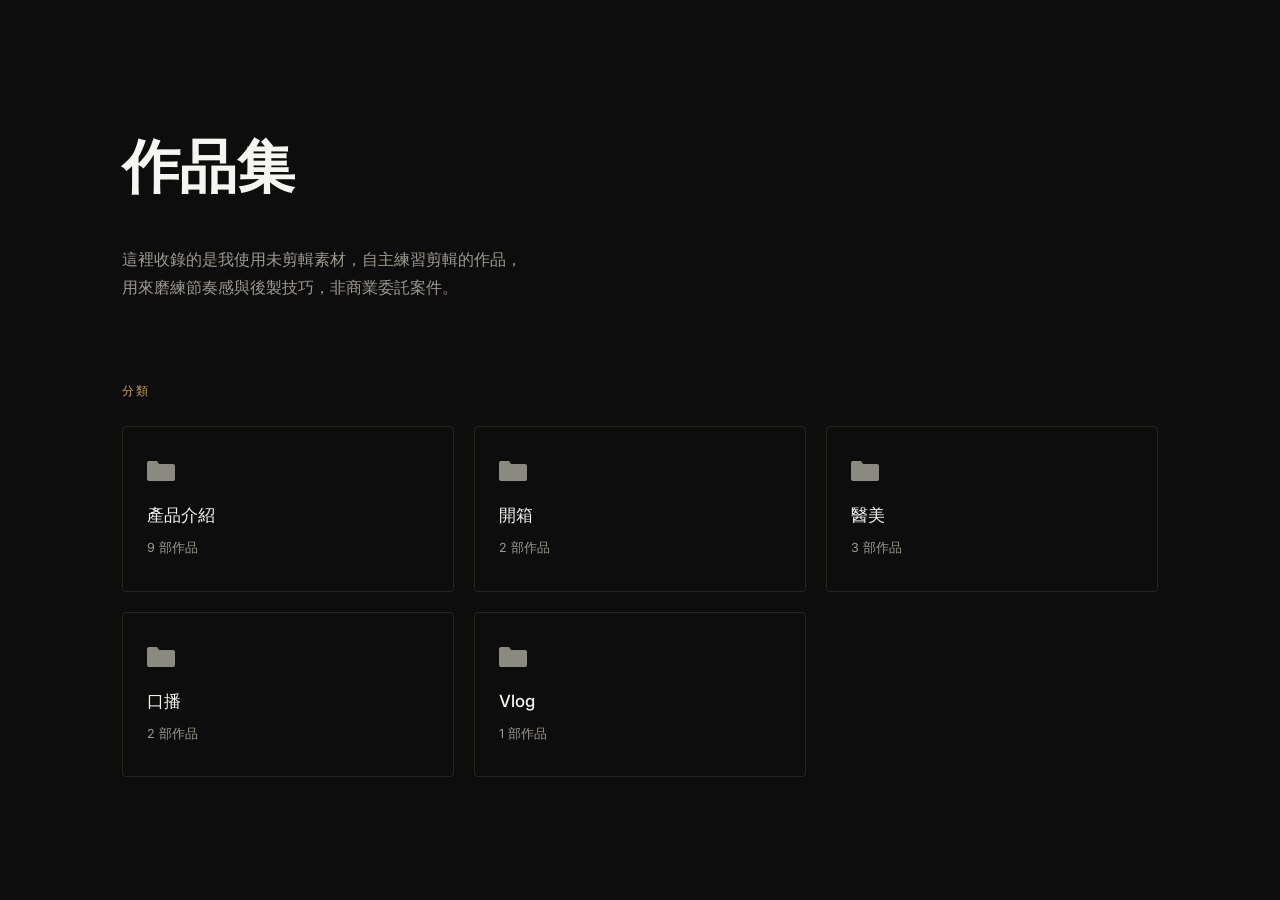
==== index.html @ 10656f06 "Update index.html" ====
<!DOCTYPE html>
<html lang="zh-Hant">
<head>
<meta charset="UTF-8">
<meta name="viewport" content="width=device-width, initial-scale=1.0">
<title>作品集</title>

<link rel="preconnect" href="https://fonts.googleapis.com">
<link rel="preconnect" href="https://fonts.gstatic.com" crossorigin>
<link href="https://fonts.googleapis.com/css2?family=Syne:wght@700;800&family=Inter:wght@400;500&display=swap" rel="stylesheet">
<link rel="stylesheet" href="css/style.css">
</head>
<body>

<div class="wrap">
  <h1 class="title">作品集</h1>

  <p class="intro">
    這裡收錄的是我使用未剪輯素材，自主練習剪輯的作品，<br class="intro-break">用來磨練節奏感與後製技巧，非商業委託案件。
  </p>

  <p class="section-label">分類</p>

  <div class="grid">
    <a class="card" href="pages/product.html">
      <svg width="28" height="24" viewBox="0 0 28 24" fill="none"><path d="M0 4a2 2 0 012-2h8l2 3h14a2 2 0 012 2v13a2 2 0 01-2 2H2a2 2 0 01-2-2V4z" fill="#8A8A82"/></svg>
      <span class="card-name">產品介紹</span>
      <span class="card-count">9 部作品</span>
    </a>
    <a class="card" href="pages/unboxing.html">
      <svg width="28" height="24" viewBox="0 0 28 24" fill="none"><path d="M0 4a2 2 0 012-2h8l2 3h14a2 2 0 012 2v13a2 2 0 01-2 2H2a2 2 0 01-2-2V4z" fill="#8A8A82"/></svg>
      <span class="card-name">開箱</span>
      <span class="card-count">2 部作品</span>
    </a>
    <a class="card" href="pages/medical-beauty.html">
      <svg width="28" height="24" viewBox="0 0 28 24" fill="none"><path d="M0 4a2 2 0 012-2h8l2 3h14a2 2 0 012 2v13a2 2 0 01-2 2H2a2 2 0 01-2-2V4z" fill="#8A8A82"/></svg>
      <span class="card-name">醫美</span>
      <span class="card-count">3 部作品</span>
    </a>
    <a class="card" href="pages/voiceover.html">
      <svg width="28" height="24" viewBox="0 0 28 24" fill="none"><path d="M0 4a2 2 0 012-2h8l2 3h14a2 2 0 012 2v13a2 2 0 01-2 2H2a2 2 0 01-2-2V4z" fill="#8A8A82"/></svg>
      <span class="card-name">口播</span>
      <span class="card-count">2 部作品</span>
    </a>
    <a class="card" href="pages/vlog.html">
      <svg width="28" height="24" viewBox="0 0 28 24" fill="none"><path d="M0 4a2 2 0 012-2h8l2 3h14a2 2 0 012 2v13a2 2 0 01-2 2H2a2 2 0 01-2-2V4z" fill="#8A8A82"/></svg>
      <span class="card-name">Vlog</span>
      <span class="card-count">1 部作品</span>
    </a>
  </div>
</div>

</body>
</html>
---- css/style.css ----
:root {
  --bg: #0D0D0D;
  --text: #F5F5F1;
  --muted: #9C998E;
  --gold: #C6A15B;
  --gold-bright: #E8CD8E;
  --border: #262620;
}

* { box-sizing: border-box; }

html { scroll-behavior: smooth; }

body {
  margin: 0;
  background: var(--bg);
  color: var(--text);
  font-family: 'Inter', sans-serif;
  line-height: 1.7;
}

a { color: inherit; }

.wrap {
  max-width: 1100px;
  margin: 0 auto;
  padding: 120px 32px 100px;
}

.title {
  font-family: 'Syne', sans-serif;
  font-weight: 800;
  font-size: clamp(2.4rem, 6vw, 3.6rem);
  margin: 0 0 28px;
  letter-spacing: -0.01em;
}

.intro {
  max-width: 620px;
  color: var(--muted);
  font-size: 1.02rem;
  margin: 0 0 80px;
}

.section-label {
  font-size: 12px;
  letter-spacing: 0.16em;
  text-transform: uppercase;
  color: var(--gold);
  margin: 0 0 24px;
}

/* ===== 分類卡片格線（首頁） ===== */
.grid {
  display: grid;
  grid-template-columns: repeat(3, 1fr);
  gap: 20px;
}

.card {
  display: flex;
  flex-direction: column;
  align-items: flex-start;
  gap: 18px;
  padding: 32px 24px;
  border: 1px solid var(--border);
  border-radius: 4px;
  text-decoration: none;
  color: inherit;
  transition: border-color 0.3s ease, transform 0.3s ease;
}

.card:hover {
  border-color: var(--gold);
  transform: translateY(-3px);
}

.card svg { flex: none; }
.card svg path { transition: fill 0.3s ease; }
.card:hover svg path { fill: var(--gold); }

.card-name {
  font-size: 1.05rem;
  font-weight: 500;
}

.card-count {
  font-size: 12.5px;
  color: var(--muted);
  margin-top: -10px;
}

@media (max-width: 720px) {
  .grid { grid-template-columns: repeat(2, 1fr); }
  .wrap { padding: 90px 24px 70px; }
}

@media (max-width: 460px) {
  .grid { grid-template-columns: 1fr; }
}

/* ===== 分類頁（資料夾內頁） ===== */
.back-link {
  display: inline-flex;
  align-items: center;
  gap: 8px;
  font-size: 13px;
  color: var(--muted);
  margin-bottom: 40px;
  transition: color 0.25s ease;
}
.back-link:hover { color: var(--gold); }

.page-title {
  font-family: 'Syne', sans-serif;
  font-weight: 800;
  font-size: clamp(2rem, 5vw, 3rem);
  margin: 0 0 12px;
}

.page-count {
  color: var(--muted);
  font-size: 0.95rem;
  margin: 0 0 64px;
}

.video-list {
  display: grid;
  grid-template-columns: repeat(2, 1fr);
  gap: 60px 90px;
}

.video-item .video-title {
  font-size: 0.98rem;
  font-weight: 500;
  margin: 0 2px 14px;
}

.video-frame {
  position: relative;
  aspect-ratio: 9/16;
  border-radius: 4px;
  overflow: hidden;
  background: #141410;
  border: 1px solid var(--border);
}

.video-frame iframe {
  width: 100%;
  height: 100%;
  border: 0;
}

@media (max-width: 640px) {
  .video-list { grid-template-columns: 1fr; }
  .wrap { padding: 90px 24px 70px; }
}

@media (max-width: 640px) {
  .intro-break {
    display: none;
  }
}
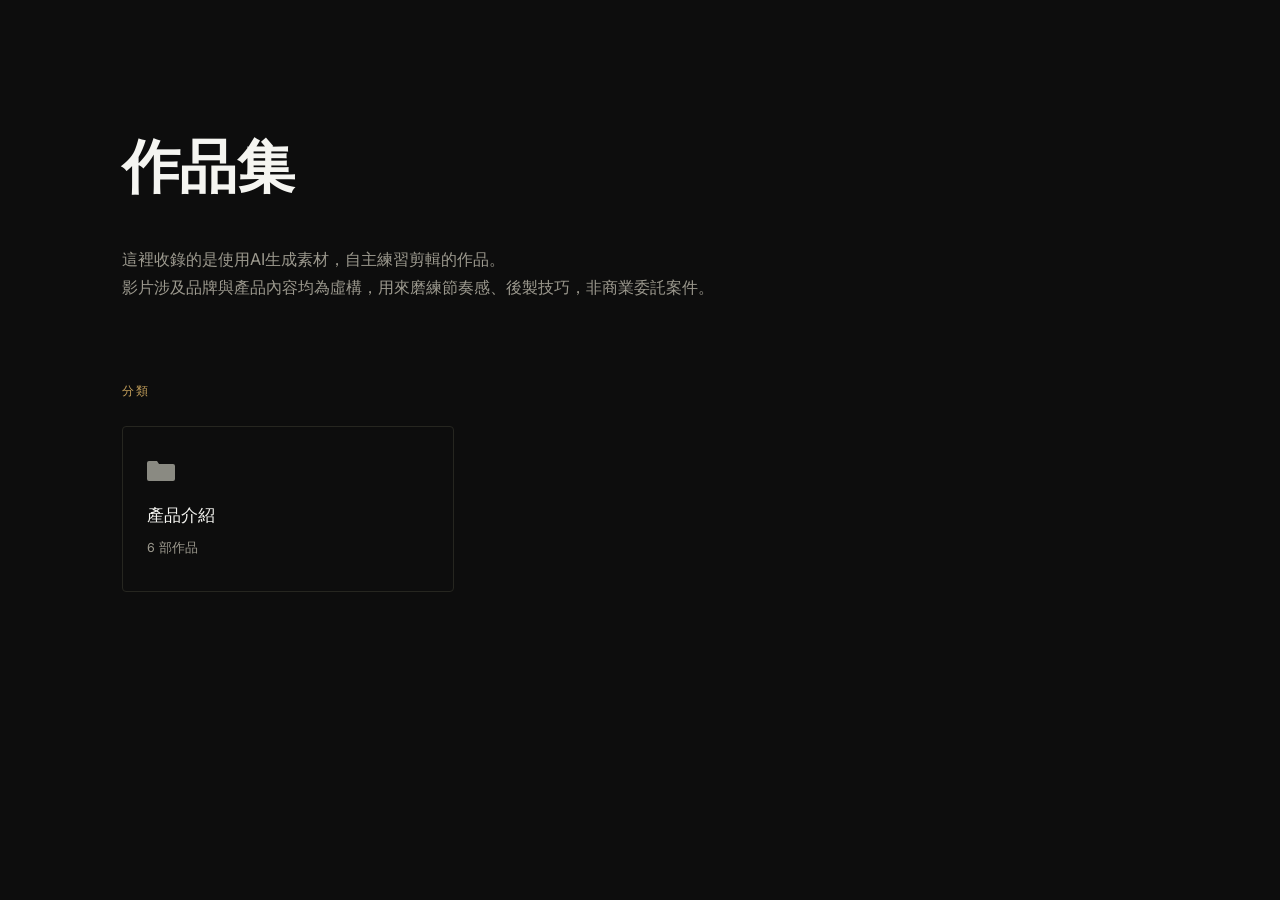
==== commit c72e2a27: "Update index.html" ====
--- a/index.html
+++ b/index.html
@@ -16,7 +16,7 @@
   <h1 class="title">作品集</h1>
 
   <p class="intro">
-    這裡收錄的是我使用未剪輯素材，自主練習剪輯的作品，<br class="intro-break">用來磨練節奏感與後製技巧，非商業委託案件。
+    這裡收錄的是使用AI生成素材，自主練習剪輯的作品。<span style="white-space: nowrap;">影片涉及品牌與產品內容均為虛構，用來磨練節奏感、後製技巧，非商業委託案件。</span>
   </p>
 
   <p class="section-label">分類</p>
@@ -25,27 +25,7 @@
     <a class="card" href="pages/product.html">
       <svg width="28" height="24" viewBox="0 0 28 24" fill="none"><path d="M0 4a2 2 0 012-2h8l2 3h14a2 2 0 012 2v13a2 2 0 01-2 2H2a2 2 0 01-2-2V4z" fill="#8A8A82"/></svg>
       <span class="card-name">產品介紹</span>
-      <span class="card-count">9 部作品</span>
-    </a>
-    <a class="card" href="pages/unboxing.html">
-      <svg width="28" height="24" viewBox="0 0 28 24" fill="none"><path d="M0 4a2 2 0 012-2h8l2 3h14a2 2 0 012 2v13a2 2 0 01-2 2H2a2 2 0 01-2-2V4z" fill="#8A8A82"/></svg>
-      <span class="card-name">開箱</span>
-      <span class="card-count">2 部作品</span>
-    </a>
-    <a class="card" href="pages/medical-beauty.html">
-      <svg width="28" height="24" viewBox="0 0 28 24" fill="none"><path d="M0 4a2 2 0 012-2h8l2 3h14a2 2 0 012 2v13a2 2 0 01-2 2H2a2 2 0 01-2-2V4z" fill="#8A8A82"/></svg>
-      <span class="card-name">醫美</span>
-      <span class="card-count">3 部作品</span>
-    </a>
-    <a class="card" href="pages/voiceover.html">
-      <svg width="28" height="24" viewBox="0 0 28 24" fill="none"><path d="M0 4a2 2 0 012-2h8l2 3h14a2 2 0 012 2v13a2 2 0 01-2 2H2a2 2 0 01-2-2V4z" fill="#8A8A82"/></svg>
-      <span class="card-name">口播</span>
-      <span class="card-count">2 部作品</span>
-    </a>
-    <a class="card" href="pages/vlog.html">
-      <svg width="28" height="24" viewBox="0 0 28 24" fill="none"><path d="M0 4a2 2 0 012-2h8l2 3h14a2 2 0 012 2v13a2 2 0 01-2 2H2a2 2 0 01-2-2V4z" fill="#8A8A82"/></svg>
-      <span class="card-name">Vlog</span>
-      <span class="card-count">1 部作品</span>
+      <span class="card-count">6 部作品</span>
     </a>
   </div>
 </div>
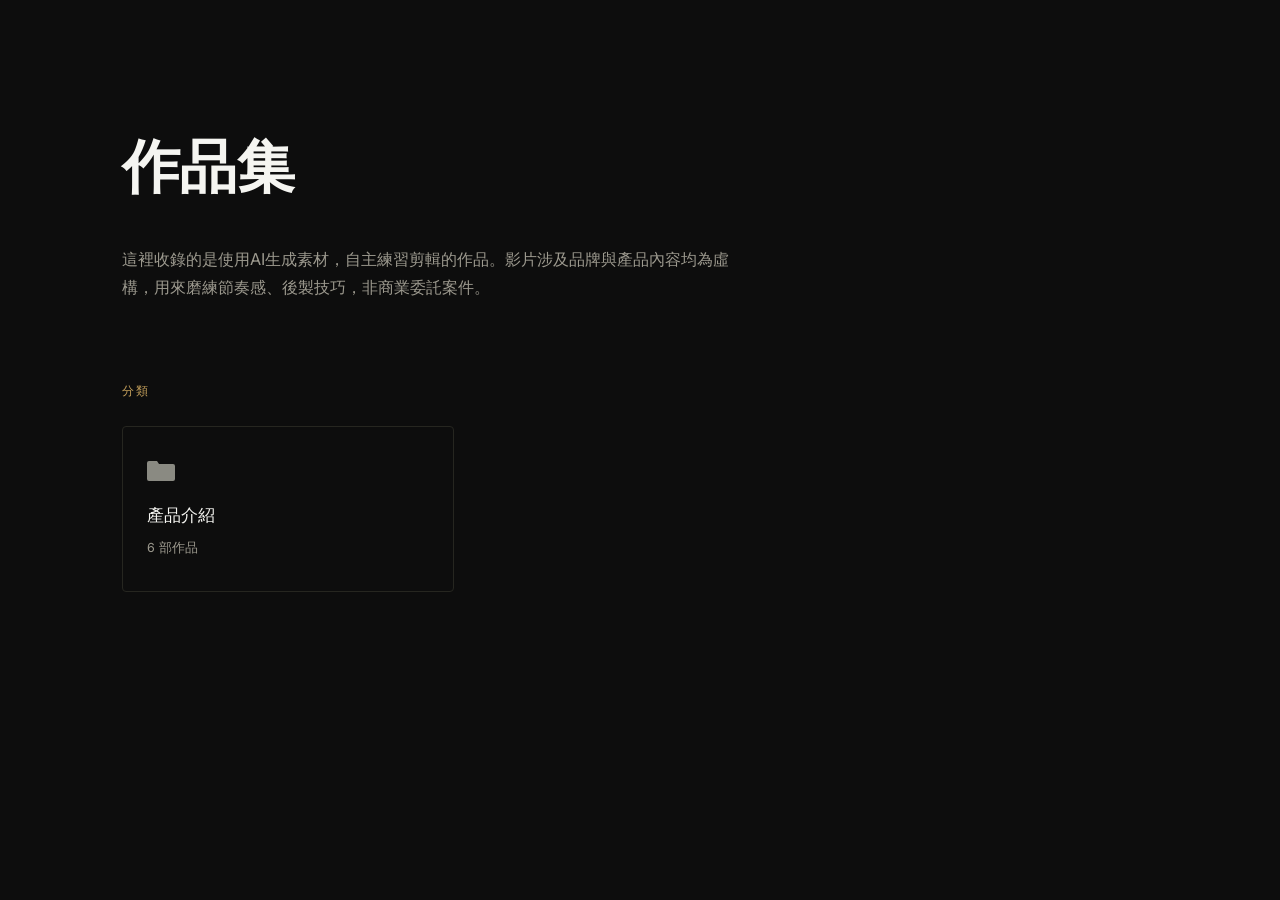
==== commit 82003215: "Update index.html" ====
--- a/index.html
+++ b/index.html
@@ -16,7 +16,7 @@
   <h1 class="title">作品集</h1>
 
   <p class="intro">
-    這裡收錄的是使用AI生成素材，自主練習剪輯的作品。<span style="white-space: nowrap;">影片涉及品牌與產品內容均為虛構，用來磨練節奏感、後製技巧，非商業委託案件。</span>
+    這裡收錄的是使用AI生成素材，自主練習剪輯的作品。<span class="white-space: nowrap;">影片涉及品牌與產品內容均為虛構，用來磨練節奏感、後製技巧，非商業委託案件。</span>
   </p>
 
   <p class="section-label">分類</p>
--- a/css/style.css
+++ b/css/style.css
@@ -160,4 +160,4 @@
   .intro-break {
     display: none;
   }
-}
+}
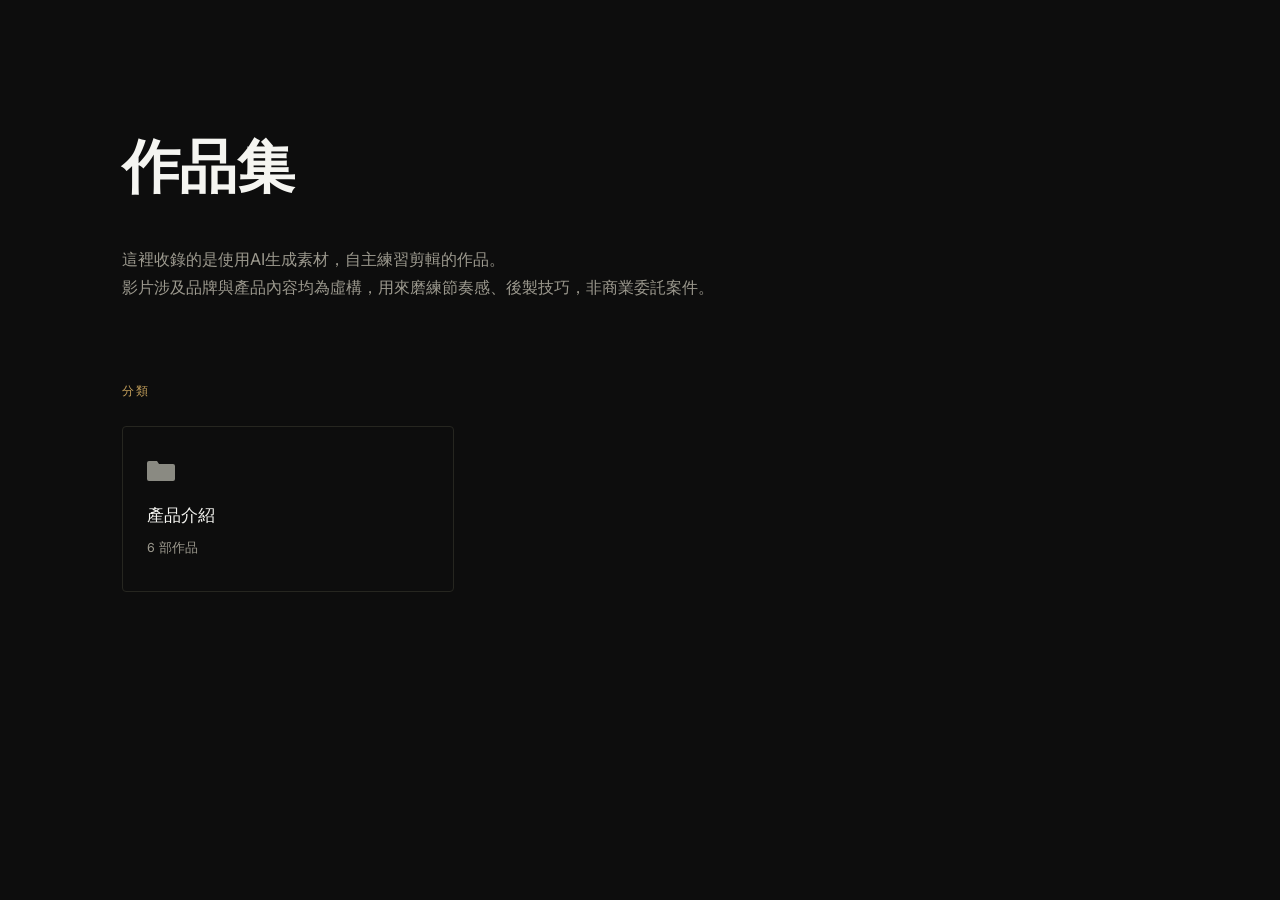
==== commit aa55e450: "Update index.html" ====
--- a/index.html
+++ b/index.html
@@ -16,7 +16,7 @@
   <h1 class="title">作品集</h1>
 
   <p class="intro">
-    這裡收錄的是使用AI生成素材，自主練習剪輯的作品。<span class="white-space: nowrap;">影片涉及品牌與產品內容均為虛構，用來磨練節奏感、後製技巧，非商業委託案件。</span>
+    這裡收錄的是使用AI生成素材，自主練習剪輯的作品。<br><span class="white-space: nowrap;">影片涉及品牌與產品內容均為虛構，用來磨練節奏感、後製技巧，非商業委託案件。</span>
   </p>
 
   <p class="section-label">分類</p>
--- a/css/style.css
+++ b/css/style.css
@@ -160,4 +160,14 @@
   .intro-break {
     display: none;
   }
-}+}
+
+.intro-nowrap {
+  white-space: nowrap;
+}
+
+@media (max-width: 640px) {
+  .intro-nowrap {
+    white-space: normal;
+  }
+}
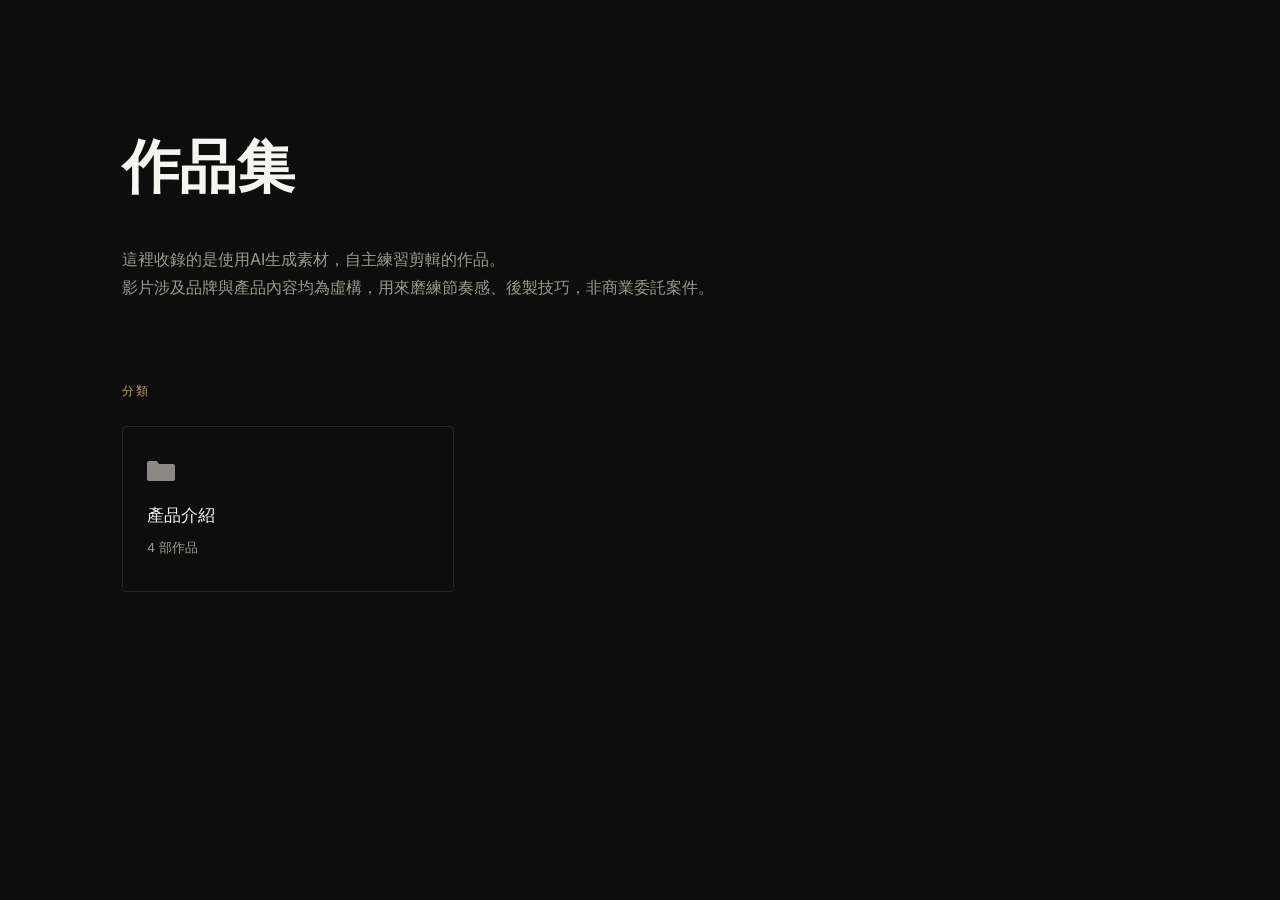
==== commit e7d28837: "Update index.html" ====
--- a/index.html
+++ b/index.html
@@ -25,7 +25,7 @@
     <a class="card" href="pages/product.html">
       <svg width="28" height="24" viewBox="0 0 28 24" fill="none"><path d="M0 4a2 2 0 012-2h8l2 3h14a2 2 0 012 2v13a2 2 0 01-2 2H2a2 2 0 01-2-2V4z" fill="#8A8A82"/></svg>
       <span class="card-name">產品介紹</span>
-      <span class="card-count">6 部作品</span>
+      <span class="card-count">4 部作品</span>
     </a>
   </div>
 </div>
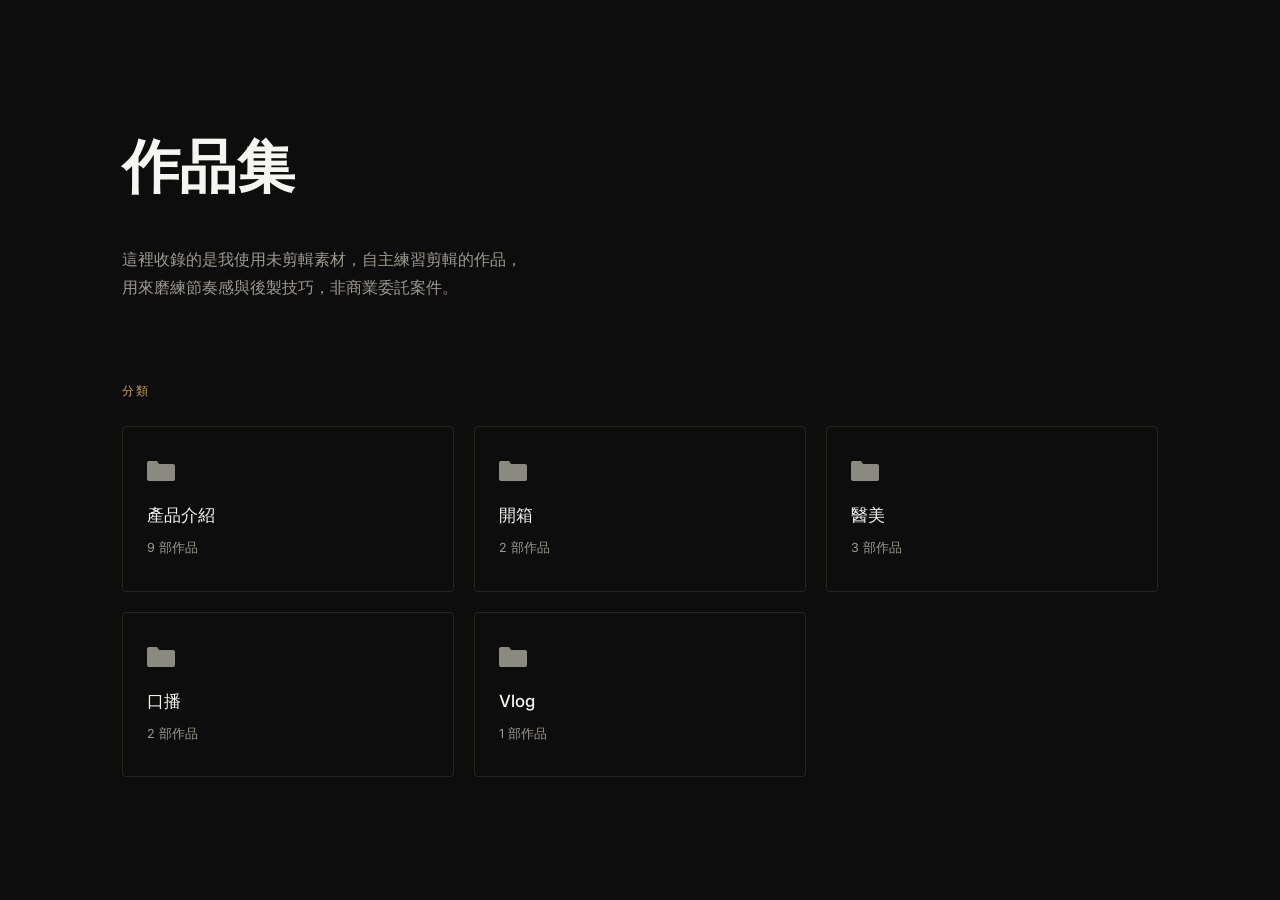
==== commit 3cafd68f: "Add files via upload" ====
--- a/index.html
+++ b/index.html
@@ -16,7 +16,7 @@
   <h1 class="title">作品集</h1>
 
   <p class="intro">
-    這裡收錄的是使用AI生成素材，自主練習剪輯的作品。<br><span class="white-space: nowrap;">影片涉及品牌與產品內容均為虛構，用來磨練節奏感、後製技巧，非商業委託案件。</span>
+    這裡收錄的是我使用未剪輯素材，自主練習剪輯的作品，<br class="intro-break">用來磨練節奏感與後製技巧，非商業委託案件。
   </p>
 
   <p class="section-label">分類</p>
@@ -25,7 +25,27 @@
     <a class="card" href="pages/product.html">
       <svg width="28" height="24" viewBox="0 0 28 24" fill="none"><path d="M0 4a2 2 0 012-2h8l2 3h14a2 2 0 012 2v13a2 2 0 01-2 2H2a2 2 0 01-2-2V4z" fill="#8A8A82"/></svg>
       <span class="card-name">產品介紹</span>
-      <span class="card-count">4 部作品</span>
+      <span class="card-count">9 部作品</span>
+    </a>
+    <a class="card" href="pages/unboxing.html">
+      <svg width="28" height="24" viewBox="0 0 28 24" fill="none"><path d="M0 4a2 2 0 012-2h8l2 3h14a2 2 0 012 2v13a2 2 0 01-2 2H2a2 2 0 01-2-2V4z" fill="#8A8A82"/></svg>
+      <span class="card-name">開箱</span>
+      <span class="card-count">2 部作品</span>
+    </a>
+    <a class="card" href="pages/medical-beauty.html">
+      <svg width="28" height="24" viewBox="0 0 28 24" fill="none"><path d="M0 4a2 2 0 012-2h8l2 3h14a2 2 0 012 2v13a2 2 0 01-2 2H2a2 2 0 01-2-2V4z" fill="#8A8A82"/></svg>
+      <span class="card-name">醫美</span>
+      <span class="card-count">3 部作品</span>
+    </a>
+    <a class="card" href="pages/voiceover.html">
+      <svg width="28" height="24" viewBox="0 0 28 24" fill="none"><path d="M0 4a2 2 0 012-2h8l2 3h14a2 2 0 012 2v13a2 2 0 01-2 2H2a2 2 0 01-2-2V4z" fill="#8A8A82"/></svg>
+      <span class="card-name">口播</span>
+      <span class="card-count">2 部作品</span>
+    </a>
+    <a class="card" href="pages/vlog.html">
+      <svg width="28" height="24" viewBox="0 0 28 24" fill="none"><path d="M0 4a2 2 0 012-2h8l2 3h14a2 2 0 012 2v13a2 2 0 01-2 2H2a2 2 0 01-2-2V4z" fill="#8A8A82"/></svg>
+      <span class="card-name">Vlog</span>
+      <span class="card-count">1 部作品</span>
     </a>
   </div>
 </div>
--- a/css/style.css
+++ b/css/style.css
@@ -161,13 +161,3 @@
     display: none;
   }
 }
-
-.intro-nowrap {
-  white-space: nowrap;
-}
-
-@media (max-width: 640px) {
-  .intro-nowrap {
-    white-space: normal;
-  }
-}
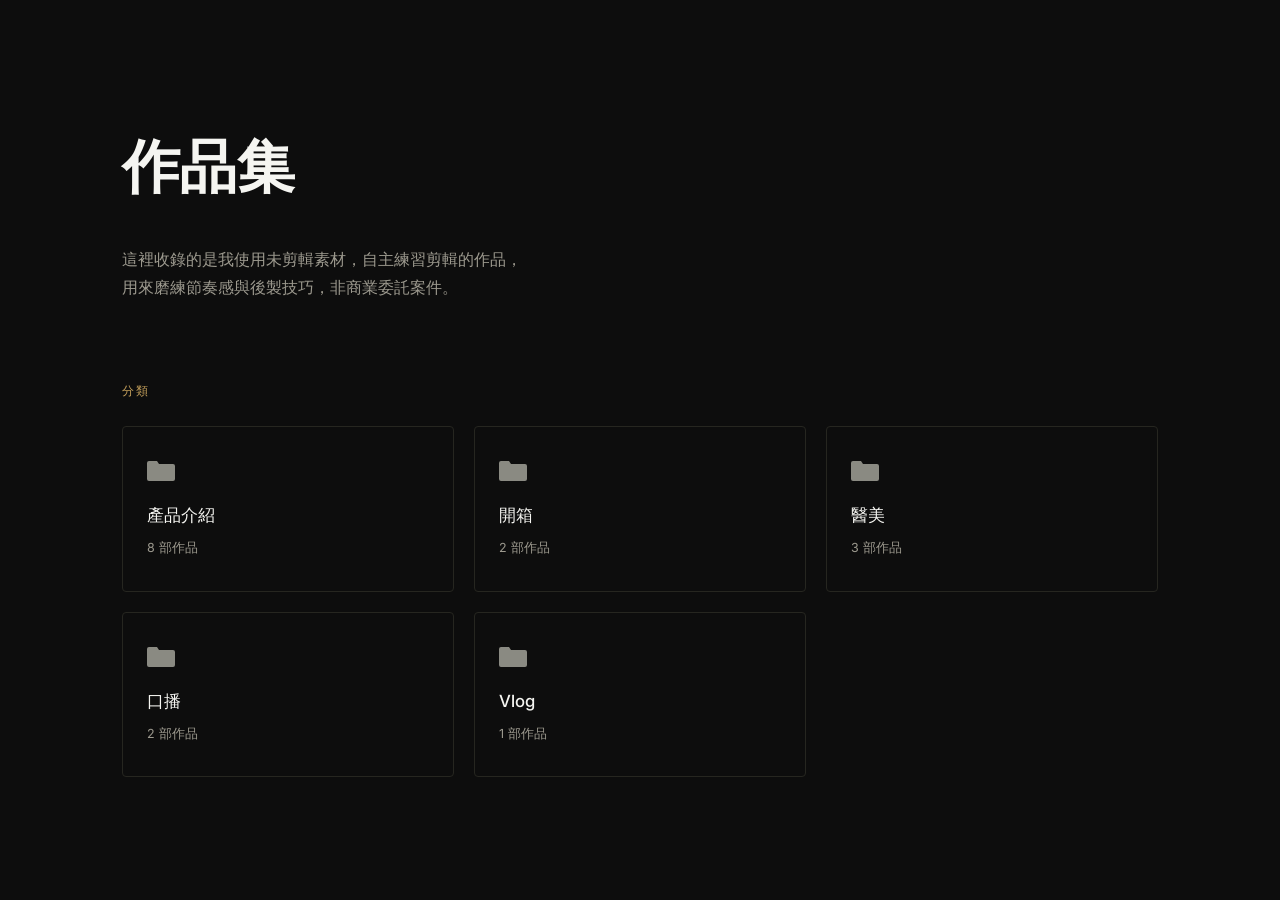
==== commit 069b733d: "Update index.html" ====
--- a/index.html
+++ b/index.html
@@ -25,7 +25,7 @@
     <a class="card" href="pages/product.html">
       <svg width="28" height="24" viewBox="0 0 28 24" fill="none"><path d="M0 4a2 2 0 012-2h8l2 3h14a2 2 0 012 2v13a2 2 0 01-2 2H2a2 2 0 01-2-2V4z" fill="#8A8A82"/></svg>
       <span class="card-name">產品介紹</span>
-      <span class="card-count">9 部作品</span>
+      <span class="card-count">8 部作品</span>
     </a>
     <a class="card" href="pages/unboxing.html">
       <svg width="28" height="24" viewBox="0 0 28 24" fill="none"><path d="M0 4a2 2 0 012-2h8l2 3h14a2 2 0 012 2v13a2 2 0 01-2 2H2a2 2 0 01-2-2V4z" fill="#8A8A82"/></svg>
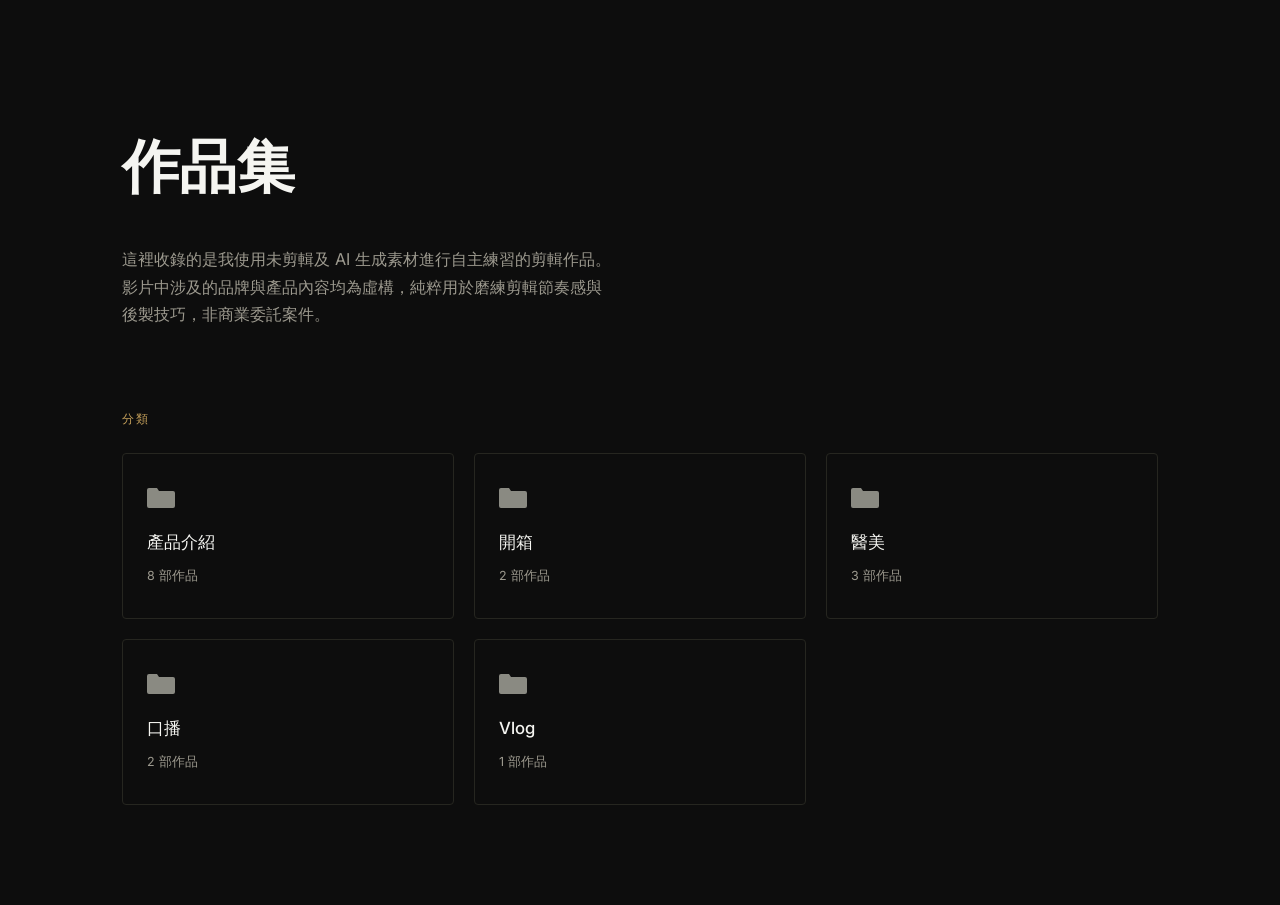
==== commit 57872213: "Update index.html" ====
--- a/index.html
+++ b/index.html
@@ -16,7 +16,7 @@
   <h1 class="title">作品集</h1>
 
   <p class="intro">
-    這裡收錄的是我使用未剪輯素材，自主練習剪輯的作品，<br class="intro-break">用來磨練節奏感與後製技巧，非商業委託案件。
+    這裡收錄的是我使用未剪輯及 AI 生成素材進行自主練習的剪輯作品。<br class="intro-break">影片中涉及的品牌與產品內容均為虛構，純粹用於磨練剪輯節奏感與<br class="intro-break">後製技巧，非商業委託案件。
   </p>
 
   <p class="section-label">分類</p>
